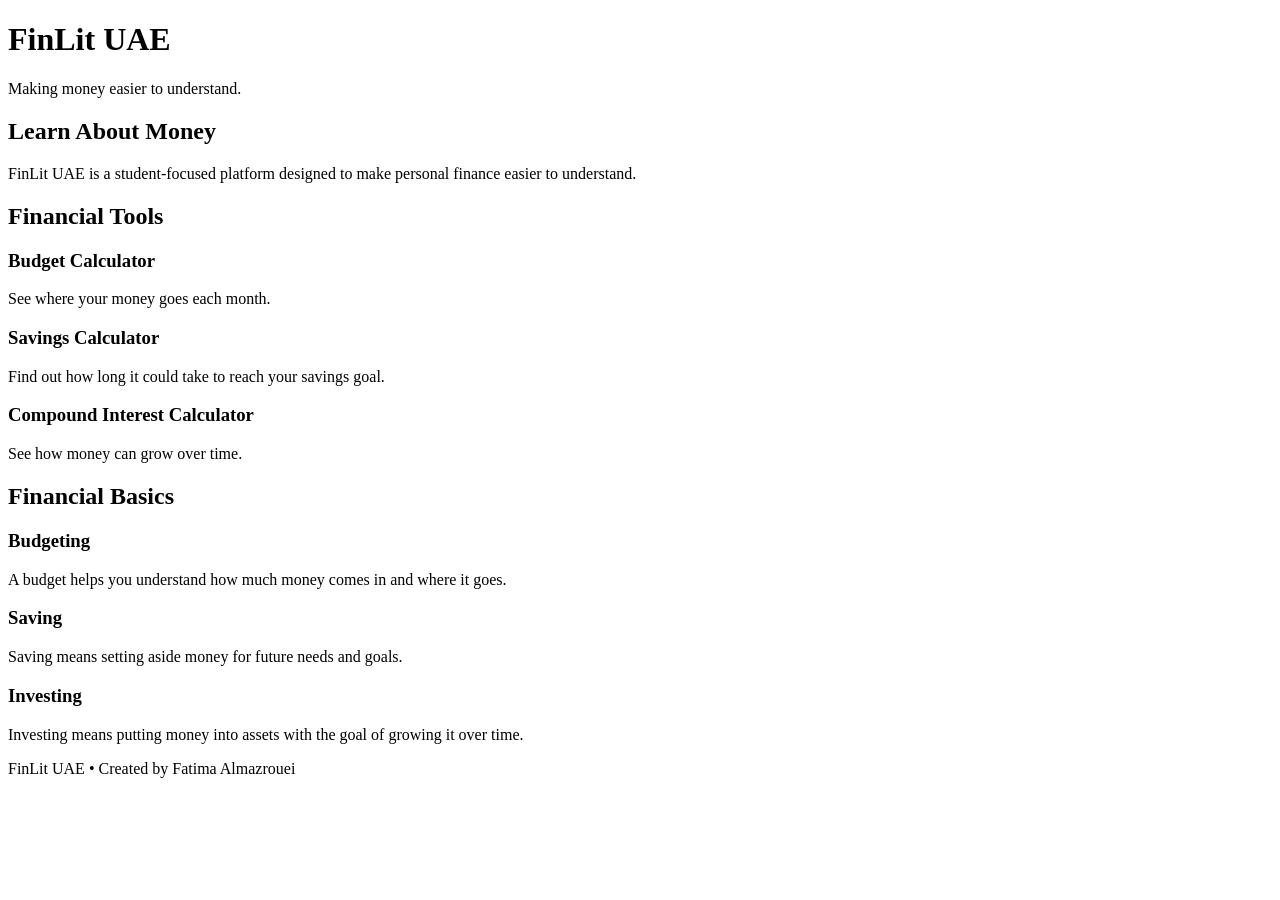
==== index.html @ 9a9de678 "Create index.html for FinLit UAE website" ====
<!DOCTYPE html>
<html lang="en">
<head>
    <meta charset="UTF-8">
    <meta name="viewport" content="width=device-width, initial-scale=1.0">
    <title>FinLit UAE</title>
</head>

<body>

    <header>
        <h1>FinLit UAE</h1>
        <p>Making money easier to understand.</p>
    </header>

    <main>

        <section>
            <h2>Learn About Money</h2>
            <p>
                FinLit UAE is a student-focused platform designed to make
                personal finance easier to understand.
            </p>
        </section>

        <section>
            <h2>Financial Tools</h2>

            <div>
                <h3>Budget Calculator</h3>
                <p>See where your money goes each month.</p>
            </div>

            <div>
                <h3>Savings Calculator</h3>
                <p>Find out how long it could take to reach your savings goal.</p>
            </div>

            <div>
                <h3>Compound Interest Calculator</h3>
                <p>See how money can grow over time.</p>
            </div>

        </section>

        <section>
            <h2>Financial Basics</h2>

            <h3>Budgeting</h3>
            <p>
                A budget helps you understand how much money comes in
                and where it goes.
            </p>

            <h3>Saving</h3>
            <p>
                Saving means setting aside money for future needs and goals.
            </p>

            <h3>Investing</h3>
            <p>
                Investing means putting money into assets with the goal
                of growing it over time.
            </p>

        </section>

    </main>

    <footer>
        <p>FinLit UAE • Created by Fatima Almazrouei</p>
    </footer>

</body>
</html>
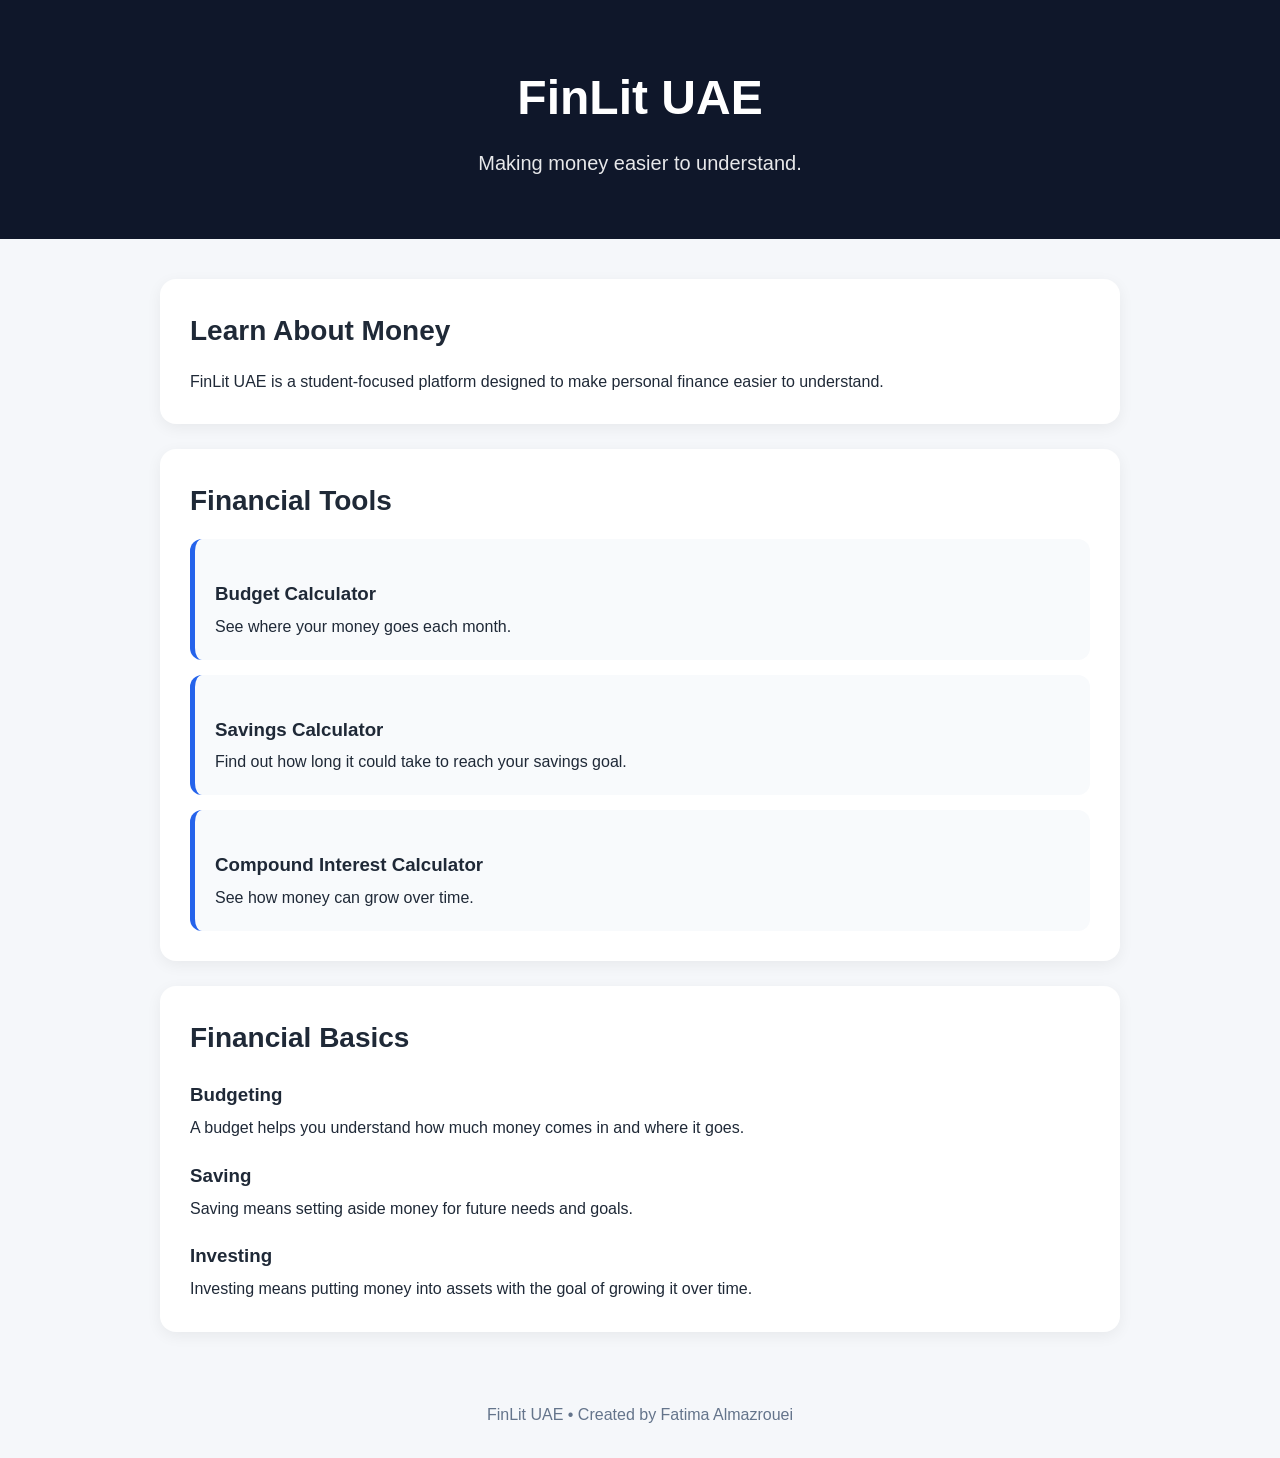
==== commit a0538705: "Add stylesheet link to index.html" ====
--- a/index.html
+++ b/index.html
@@ -4,6 +4,7 @@
     <meta charset="UTF-8">
     <meta name="viewport" content="width=device-width, initial-scale=1.0">
     <title>FinLit UAE</title>
+    <link rel="stylesheet" href="style.css">
 </head>
 
 <body>
--- a/style.css
+++ b/style.css
@@ -0,0 +1,83 @@
+/* FinLit UAE - Main Styles */
+
+* {
+    box-sizing: border-box;
+    margin: 0;
+    padding: 0;
+}
+
+body {
+    font-family: Arial, sans-serif;
+    background: #f5f7fa;
+    color: #1f2937;
+    line-height: 1.6;
+}
+
+/* Header */
+
+header {
+    background: #0f172a;
+    color: white;
+    text-align: center;
+    padding: 60px 20px;
+}
+
+header h1 {
+    font-size: 48px;
+    margin-bottom: 10px;
+}
+
+header p {
+    font-size: 20px;
+    opacity: 0.9;
+}
+
+/* Main content */
+
+main {
+    max-width: 1000px;
+    margin: 40px auto;
+    padding: 0 20px;
+}
+
+section {
+    background: white;
+    padding: 30px;
+    margin-bottom: 25px;
+    border-radius: 16px;
+    box-shadow: 0 4px 15px rgba(0, 0, 0, 0.06);
+}
+
+section h2 {
+    font-size: 28px;
+    margin-bottom: 15px;
+}
+
+/* Financial tools */
+
+section > div {
+    background: #f8fafc;
+    padding: 20px;
+    margin-top: 15px;
+    border-radius: 12px;
+    border-left: 5px solid #2563eb;
+}
+
+section > div h3 {
+    margin-bottom: 5px;
+}
+
+/* Financial basics */
+
+h3 {
+    margin-top: 20px;
+    margin-bottom: 5px;
+}
+
+/* Footer */
+
+footer {
+    text-align: center;
+    padding: 30px;
+    color: #64748b;
+}
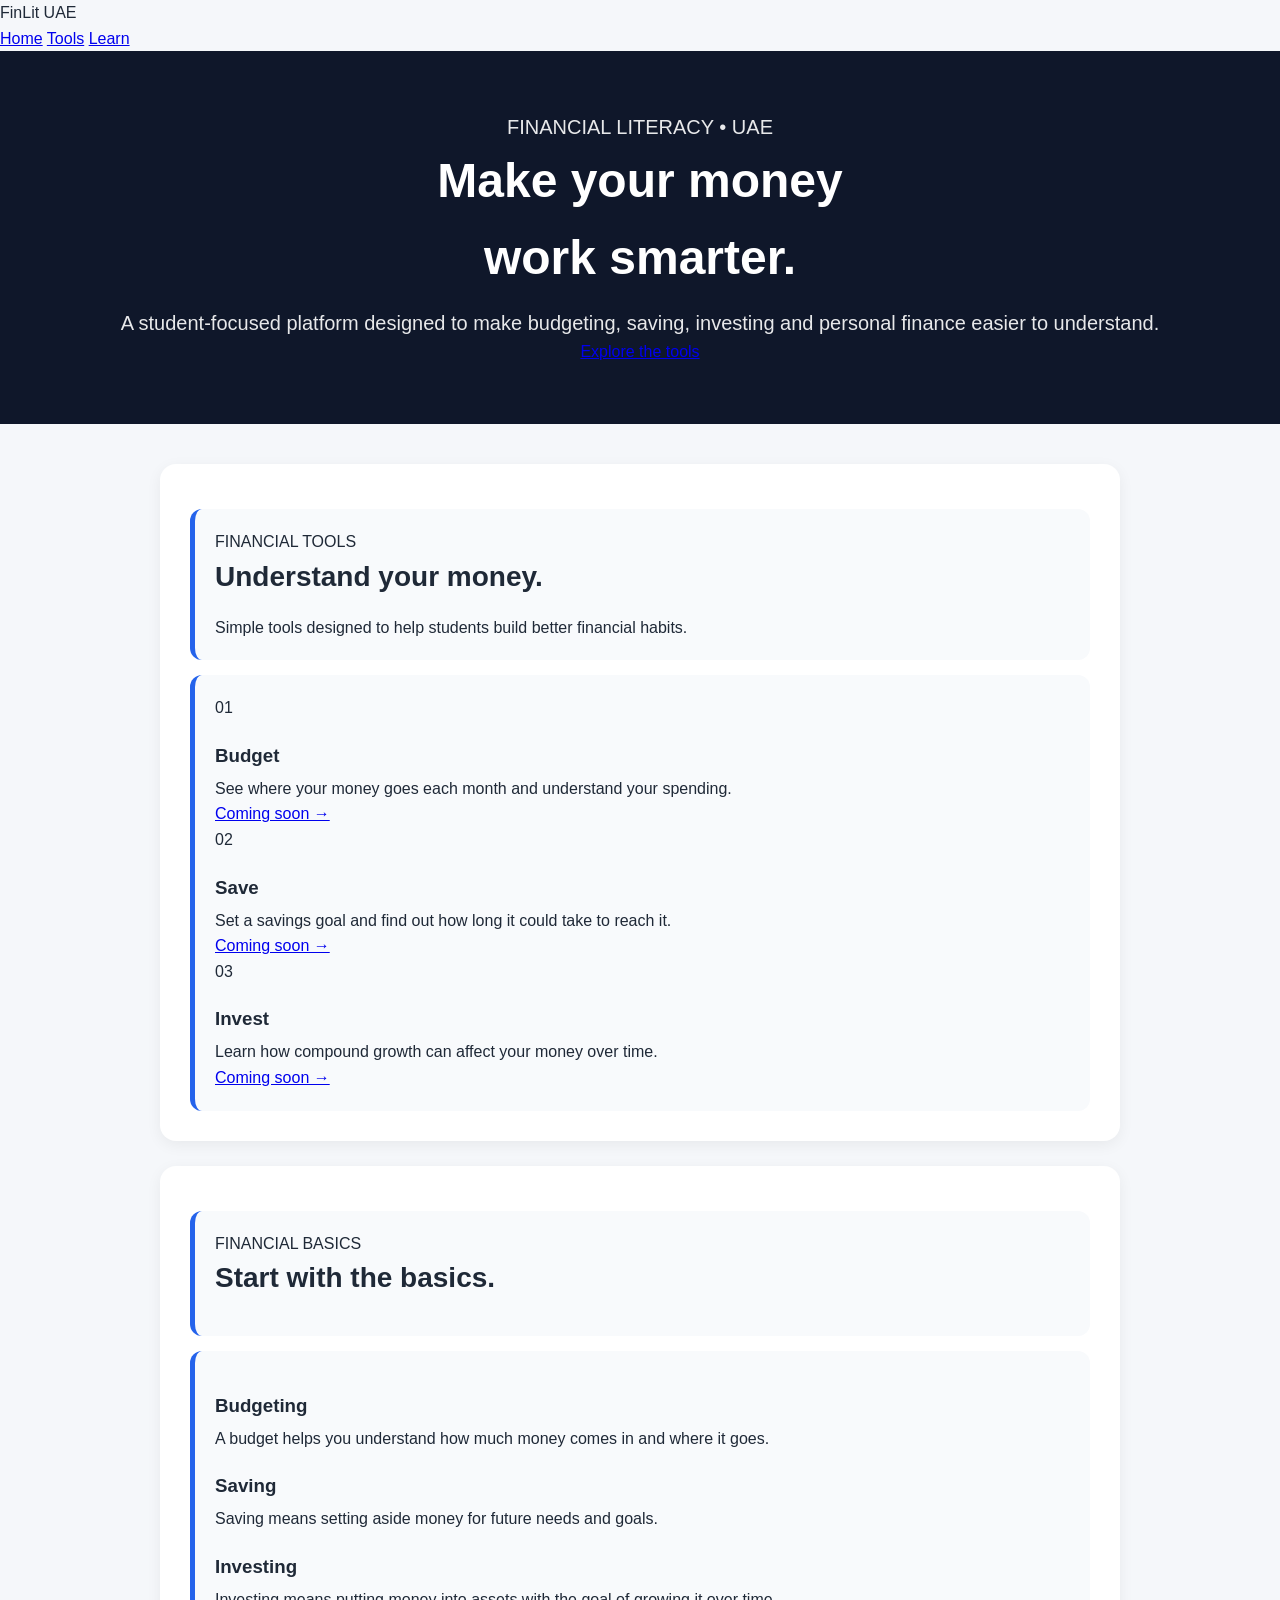
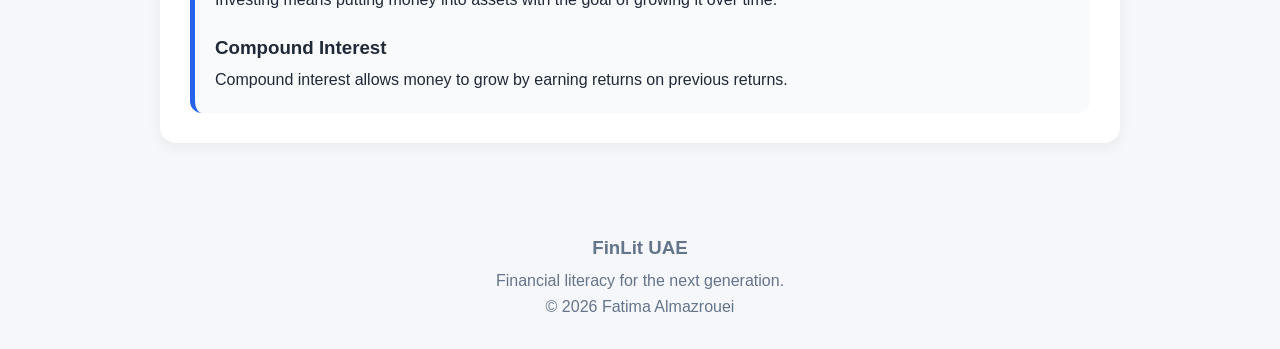
==== commit b2e70f91: "Enhance index.html with navigation and content updates Updated the title for better clarity and adde" ====
--- a/index.html
+++ b/index.html
@@ -3,73 +3,146 @@
 <head>
     <meta charset="UTF-8">
     <meta name="viewport" content="width=device-width, initial-scale=1.0">
-    <title>FinLit UAE</title>
+    <title>FinLit UAE | Financial Literacy for Students</title>
     <link rel="stylesheet" href="style.css">
 </head>
 
 <body>
 
-    <header>
-        <h1>FinLit UAE</h1>
-        <p>Making money easier to understand.</p>
+    <!-- Navigation -->
+    <nav>
+        <div class="logo">FinLit UAE</div>
+
+        <div class="nav-links">
+            <a href="#home">Home</a>
+            <a href="#tools">Tools</a>
+            <a href="#learn">Learn</a>
+        </div>
+    </nav>
+
+    <!-- Hero -->
+    <header id="home">
+        <div class="hero-content">
+            <p class="tagline">FINANCIAL LITERACY • UAE</p>
+
+            <h1>
+                Make your money<br>
+                work smarter.
+            </h1>
+
+            <p class="hero-text">
+                A student-focused platform designed to make
+                budgeting, saving, investing and personal finance
+                easier to understand.
+            </p>
+
+            <a href="#tools" class="button">Explore the tools</a>
+        </div>
     </header>
 
+    <!-- Financial Tools -->
     <main>
 
-        <section>
-            <h2>Learn About Money</h2>
-            <p>
-                FinLit UAE is a student-focused platform designed to make
-                personal finance easier to understand.
-            </p>
+        <section id="tools">
+            <div class="section-heading">
+                <p class="small-title">FINANCIAL TOOLS</p>
+                <h2>Understand your money.</h2>
+                <p>
+                    Simple tools designed to help students build
+                    better financial habits.
+                </p>
+            </div>
+
+            <div class="tools-grid">
+
+                <div class="tool-card">
+                    <span class="tool-number">01</span>
+                    <h3>Budget</h3>
+                    <p>
+                        See where your money goes each month
+                        and understand your spending.
+                    </p>
+                    <a href="#">Coming soon →</a>
+                </div>
+
+                <div class="tool-card">
+                    <span class="tool-number">02</span>
+                    <h3>Save</h3>
+                    <p>
+                        Set a savings goal and find out how
+                        long it could take to reach it.
+                    </p>
+                    <a href="#">Coming soon →</a>
+                </div>
+
+                <div class="tool-card">
+                    <span class="tool-number">03</span>
+                    <h3>Invest</h3>
+                    <p>
+                        Learn how compound growth can affect
+                        your money over time.
+                    </p>
+                    <a href="#">Coming soon →</a>
+                </div>
+
+            </div>
         </section>
 
-        <section>
-            <h2>Financial Tools</h2>
+        <!-- Learn -->
+        <section id="learn" class="learn-section">
 
-            <div>
-                <h3>Budget Calculator</h3>
-                <p>See where your money goes each month.</p>
+            <div class="section-heading">
+                <p class="small-title">FINANCIAL BASICS</p>
+                <h2>Start with the basics.</h2>
             </div>
 
-            <div>
-                <h3>Savings Calculator</h3>
-                <p>Find out how long it could take to reach your savings goal.</p>
+            <div class="learn-grid">
+
+                <div>
+                    <h3>Budgeting</h3>
+                    <p>
+                        A budget helps you understand how much
+                        money comes in and where it goes.
+                    </p>
+                </div>
+
+                <div>
+                    <h3>Saving</h3>
+                    <p>
+                        Saving means setting aside money for
+                        future needs and goals.
+                    </p>
+                </div>
+
+                <div>
+                    <h3>Investing</h3>
+                    <p>
+                        Investing means putting money into assets
+                        with the goal of growing it over time.
+                    </p>
+                </div>
+
+                <div>
+                    <h3>Compound Interest</h3>
+                    <p>
+                        Compound interest allows money to grow
+                        by earning returns on previous returns.
+                    </p>
+                </div>
+
             </div>
-
-            <div>
-                <h3>Compound Interest Calculator</h3>
-                <p>See how money can grow over time.</p>
-            </div>
-
-        </section>
-
-        <section>
-            <h2>Financial Basics</h2>
-
-            <h3>Budgeting</h3>
-            <p>
-                A budget helps you understand how much money comes in
-                and where it goes.
-            </p>
-
-            <h3>Saving</h3>
-            <p>
-                Saving means setting aside money for future needs and goals.
-            </p>
-
-            <h3>Investing</h3>
-            <p>
-                Investing means putting money into assets with the goal
-                of growing it over time.
-            </p>
 
         </section>
 
     </main>
 
+    <!-- Footer -->
     <footer>
-        <p>FinLit UAE • Created by Fatima Almazrouei</p>
+        <h3>FinLit UAE</h3>
+        <p>Financial literacy for the next generation.</p>
+        <p class="copyright">
+            © 2026 Fatima Almazrouei
+        </p>
     </footer>
 
 </body>
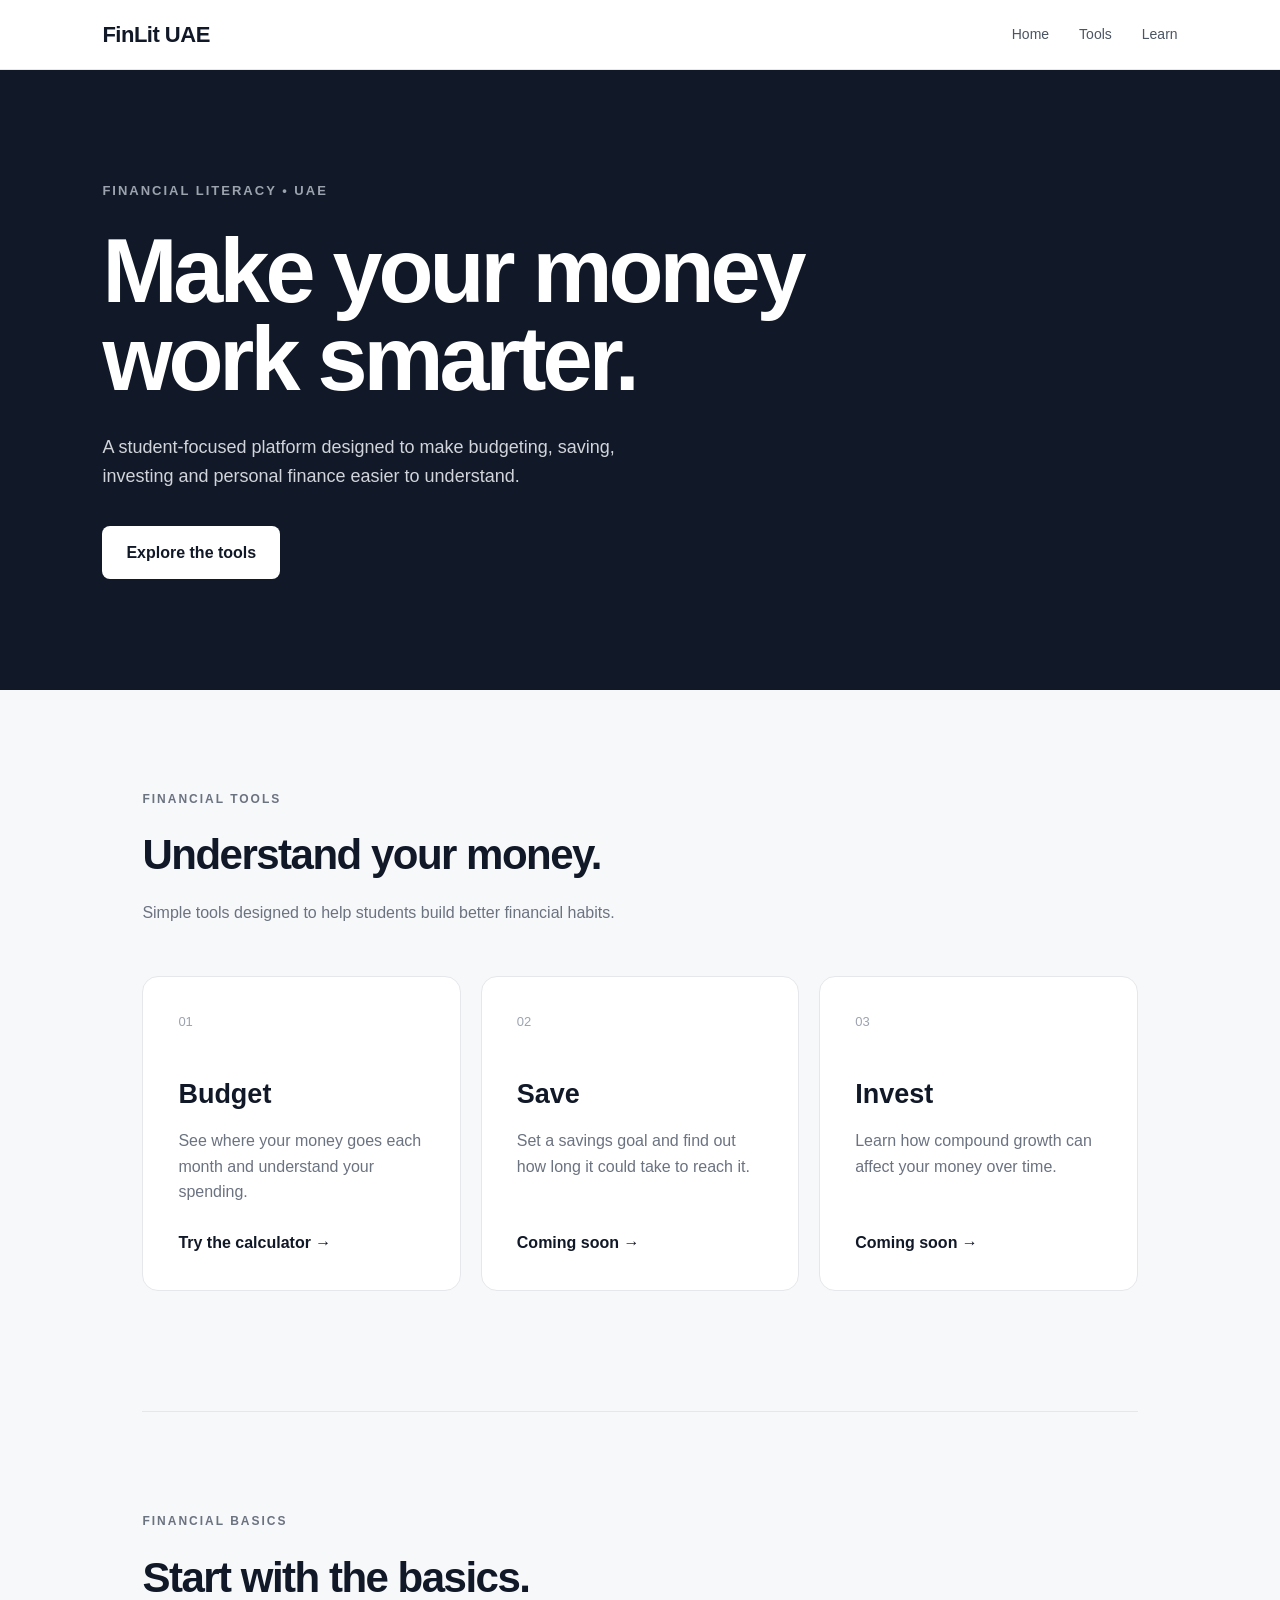
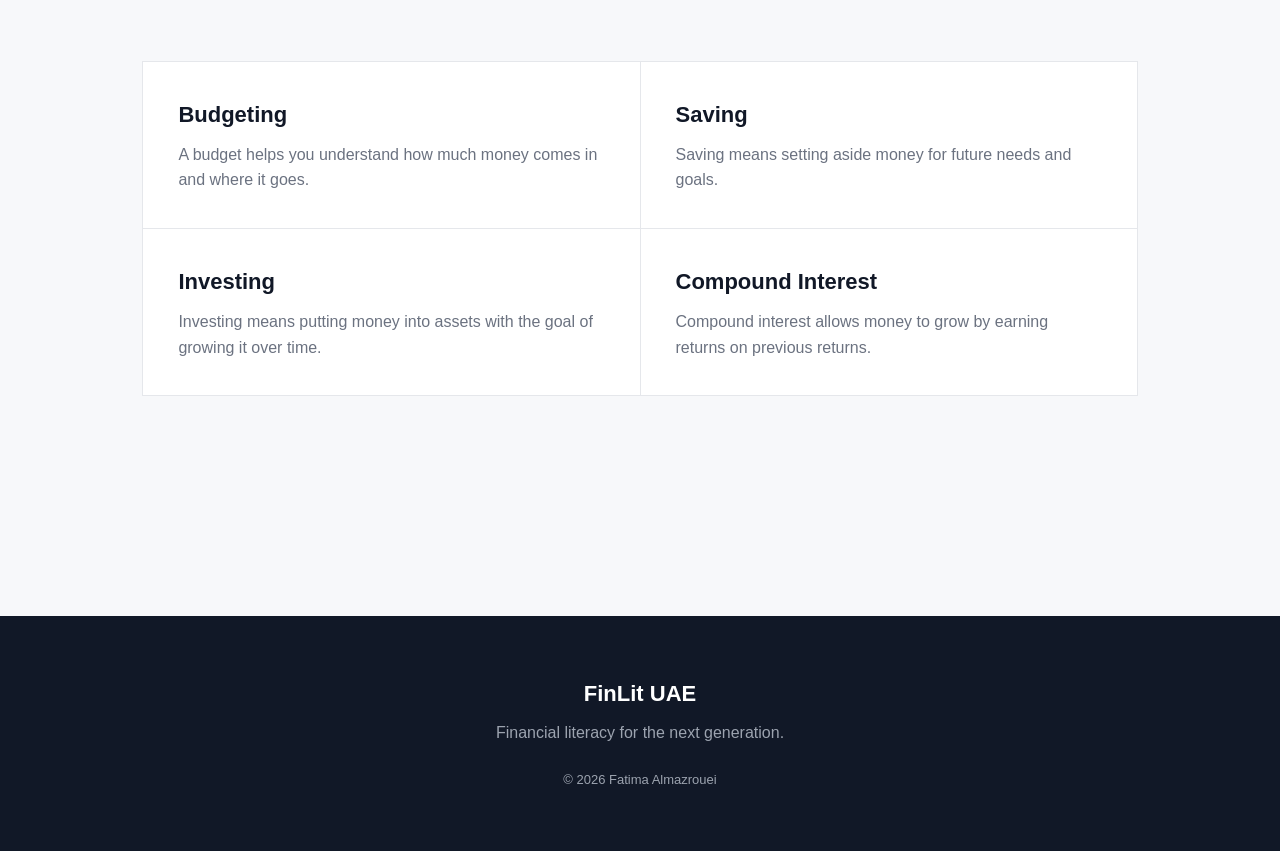
==== commit 339c57da: "Update link to budget calculator in index.html" ====
--- a/index.html
+++ b/index.html
@@ -62,9 +62,9 @@
                         See where your money goes each month
                         and understand your spending.
                     </p>
-                    <a href="#">Coming soon →</a>
+                    <a href="budget.html">Try the calculator →</a>
                 </div>
-
+                
                 <div class="tool-card">
                     <span class="tool-number">02</span>
                     <h3>Save</h3>
--- a/style.css
+++ b/style.css
@@ -1,83 +1,349 @@
-/* FinLit UAE - Main Styles */
-
 * {
-    box-sizing: border-box;
     margin: 0;
     padding: 0;
+    box-sizing: border-box;
+}
+
+html {
+    scroll-behavior: smooth;
 }
 
 body {
-    font-family: Arial, sans-serif;
-    background: #f5f7fa;
-    color: #1f2937;
+    font-family: Arial, Helvetica, sans-serif;
+    background: #f7f8fa;
+    color: #111827;
     line-height: 1.6;
 }
 
-/* Header */
+/* Navigation */
+
+nav {
+    height: 70px;
+    padding: 0 8%;
+    display: flex;
+    align-items: center;
+    justify-content: space-between;
+    background: white;
+    border-bottom: 1px solid #e5e7eb;
+    position: sticky;
+    top: 0;
+    z-index: 100;
+}
+
+.logo {
+    font-size: 22px;
+    font-weight: 700;
+    letter-spacing: -0.5px;
+}
+
+.nav-links {
+    display: flex;
+    gap: 30px;
+}
+
+.nav-links a {
+    text-decoration: none;
+    color: #4b5563;
+    font-size: 14px;
+}
+
+.nav-links a:hover {
+    color: #111827;
+}
+
+/* Hero */
 
 header {
-    background: #0f172a;
+    background: #111827;
+    color: white;
+    min-height: 620px;
+    display: flex;
+    align-items: center;
+    padding: 80px 8%;
+}
+
+.hero-content {
+    max-width: 750px;
+}
+
+.tagline {
+    font-size: 13px;
+    letter-spacing: 2px;
+    margin-bottom: 25px;
+    color: #9ca3af;
+    font-weight: 600;
+}
+
+.hero-content h1 {
+    font-size: clamp(50px, 8vw, 90px);
+    line-height: 0.98;
+    letter-spacing: -4px;
+    margin-bottom: 30px;
+}
+
+.hero-text {
+    max-width: 560px;
+    font-size: 18px;
+    color: #d1d5db;
+    margin-bottom: 35px;
+}
+
+.button {
+    display: inline-block;
+    background: white;
+    color: #111827;
+    text-decoration: none;
+    padding: 14px 24px;
+    border-radius: 8px;
+    font-weight: 600;
+    transition: 0.2s;
+}
+
+.button:hover {
+    transform: translateY(-2px);
+}
+
+/* Main */
+
+main {
+    max-width: 1200px;
+    margin: auto;
+    padding: 100px 8%;
+}
+
+section {
+    margin-bottom: 120px;
+}
+
+.section-heading {
+    max-width: 650px;
+    margin-bottom: 50px;
+}
+
+.small-title {
+    font-size: 12px;
+    letter-spacing: 2px;
+    font-weight: 700;
+    color: #6b7280;
+    margin-bottom: 12px;
+}
+
+.section-heading h2 {
+    font-size: 42px;
+    letter-spacing: -1.5px;
+    margin-bottom: 12px;
+}
+
+.section-heading > p:last-child {
+    color: #6b7280;
+}
+
+/* Tools */
+
+.tools-grid {
+    display: grid;
+    grid-template-columns: repeat(3, 1fr);
+    gap: 20px;
+}
+
+.tool-card {
+    background: white;
+    border: 1px solid #e5e7eb;
+    border-radius: 16px;
+    padding: 35px;
+    min-height: 280px;
+    display: flex;
+    flex-direction: column;
+    transition: 0.2s;
+}
+
+.tool-card:hover {
+    transform: translateY(-5px);
+    box-shadow: 0 15px 35px rgba(0, 0, 0, 0.08);
+}
+
+.tool-number {
+    font-size: 13px;
+    color: #9ca3af;
+    margin-bottom: 40px;
+}
+
+.tool-card h3 {
+    font-size: 27px;
+    margin-bottom: 12px;
+}
+
+.tool-card p {
+    color: #6b7280;
+    margin-bottom: auto;
+}
+
+.tool-card a {
+    color: #111827;
+    text-decoration: none;
+    font-weight: 600;
+    margin-top: 25px;
+}
+
+/* Learn */
+
+.learn-section {
+    border-top: 1px solid #e5e7eb;
+    padding-top: 100px;
+}
+
+.learn-grid {
+    display: grid;
+    grid-template-columns: repeat(2, 1fr);
+    gap: 1px;
+    background: #e5e7eb;
+    border: 1px solid #e5e7eb;
+}
+
+.learn-grid > div {
+    background: white;
+    padding: 35px;
+}
+
+.learn-grid h3 {
+    font-size: 22px;
+    margin-bottom: 10px;
+}
+
+.learn-grid p {
+    color: #6b7280;
+}
+
+/* Footer */
+
+footer {
+    background: #111827;
     color: white;
     text-align: center;
     padding: 60px 20px;
 }
 
-header h1 {
-    font-size: 48px;
-    margin-bottom: 10px;
-}
-
-header p {
-    font-size: 20px;
+footer h3 {
+    font-size: 22px;
+    margin-bottom: 8px;
+}
+
+footer p {
+    color: #9ca3af;
+}
+
+footer .copyright {
+    margin-top: 25px;
+    font-size: 13px;
+}
+
+/* Mobile */
+
+@media (max-width: 800px) {
+
+    nav {
+        padding: 0 5%;
+    }
+
+    .nav-links {
+        gap: 15px;
+    }
+
+    header {
+        padding: 70px 7%;
+        min-height: 550px;
+    }
+
+    .hero-content h1 {
+        letter-spacing: -2px;
+    }
+
+    main {
+        padding: 70px 7%;
+    }
+
+    .tools-grid {
+        grid-template-columns: 1fr;
+    }
+
+    .learn-grid {
+        grid-template-columns: 1fr;
+    }
+
+    .section-heading h2 {
+        font-size: 34px;
+    }
+}
+/* Budget Calculator */
+
+.calculator {
+    max-width: 650px;
+    display: grid;
+    gap: 20px;
+}
+
+.calculator label {
+    display: flex;
+    flex-direction: column;
+    gap: 8px;
+    font-weight: 600;
+}
+
+.calculator input {
+    padding: 14px 16px;
+    border: 1px solid #d1d5db;
+    border-radius: 8px;
+    font-size: 16px;
+    font-family: inherit;
+    outline: none;
+}
+
+.calculator input:focus {
+    border-color: #111827;
+}
+
+.calculator button {
+    margin-top: 10px;
+    padding: 15px 20px;
+    border: none;
+    border-radius: 8px;
+    background: #111827;
+    color: white;
+    font-size: 16px;
+    font-weight: 600;
+    cursor: pointer;
+    font-family: inherit;
+}
+
+.calculator button:hover {
     opacity: 0.9;
 }
 
-/* Main content */
-
-main {
-    max-width: 1000px;
-    margin: 40px auto;
-    padding: 0 20px;
-}
-
-section {
-    background: white;
+.result {
+    max-width: 650px;
+    margin-top: 40px;
     padding: 30px;
-    margin-bottom: 25px;
+    background: white;
+    border: 1px solid #e5e7eb;
     border-radius: 16px;
-    box-shadow: 0 4px 15px rgba(0, 0, 0, 0.06);
-}
-
-section h2 {
-    font-size: 28px;
-    margin-bottom: 15px;
-}
-
-/* Financial tools */
-
-section > div {
-    background: #f8fafc;
-    padding: 20px;
-    margin-top: 15px;
-    border-radius: 12px;
-    border-left: 5px solid #2563eb;
-}
-
-section > div h3 {
-    margin-bottom: 5px;
-}
-
-/* Financial basics */
-
-h3 {
-    margin-top: 20px;
-    margin-bottom: 5px;
-}
-
-/* Footer */
-
-footer {
-    text-align: center;
-    padding: 30px;
-    color: #64748b;
-}
+}
+
+.result h3 {
+    font-size: 24px;
+    margin-bottom: 20px;
+}
+
+.result p {
+    display: flex;
+    justify-content: space-between;
+    padding: 12px 0;
+    border-bottom: 1px solid #f0f0f0;
+}
+
+.result p:last-child {
+    border-bottom: none;
+}
+
+.result strong {
+    font-weight: 700;
+}
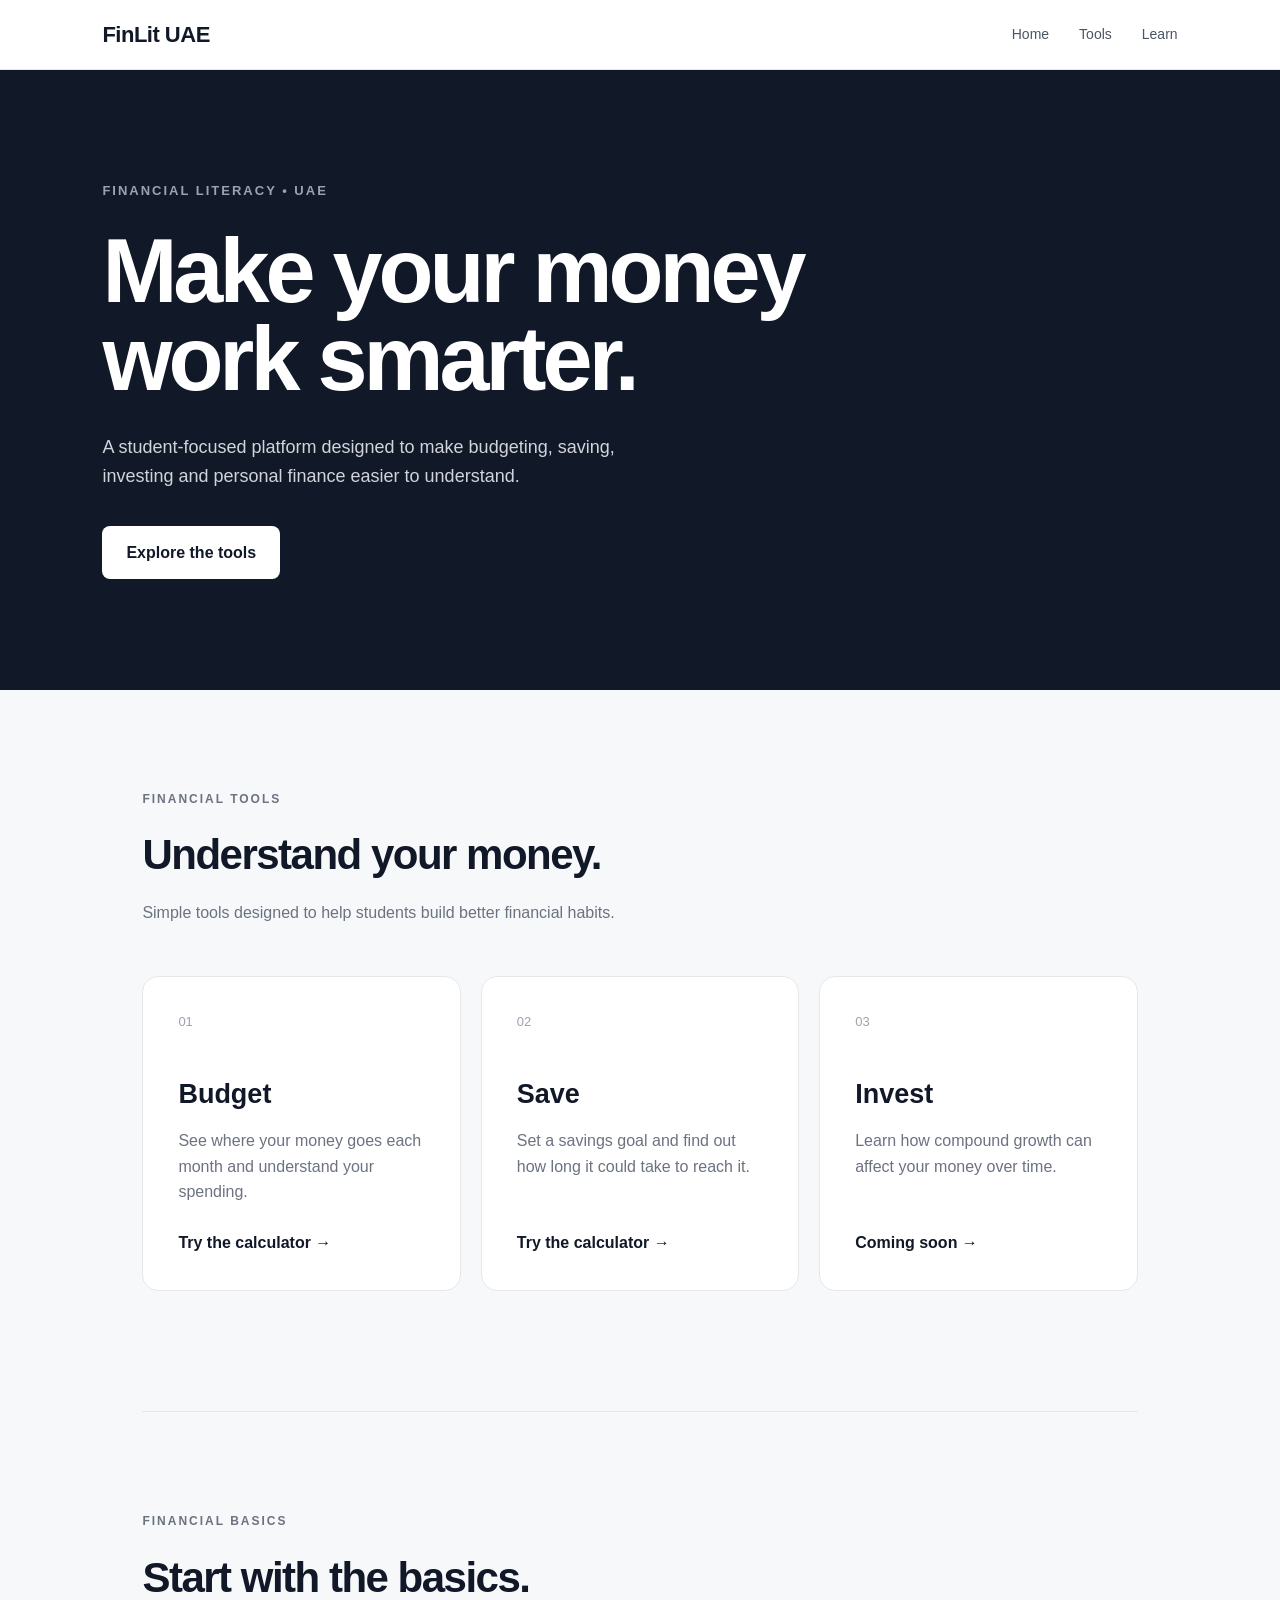
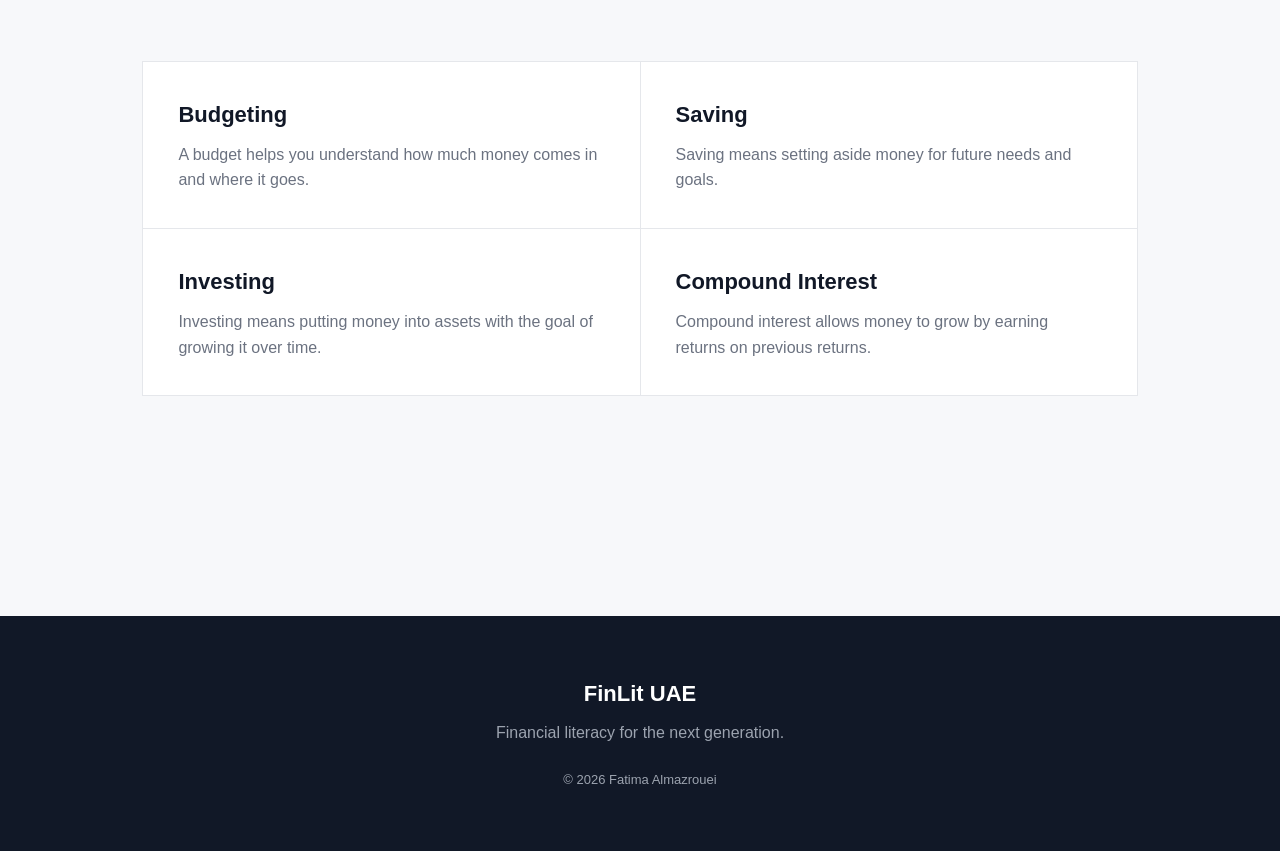
==== commit 323ed68c: "Update link to savings calculator in index.html" ====
--- a/index.html
+++ b/index.html
@@ -46,7 +46,9 @@
         <section id="tools">
             <div class="section-heading">
                 <p class="small-title">FINANCIAL TOOLS</p>
+
                 <h2>Understand your money.</h2>
+
                 <p>
                     Simple tools designed to help students build
                     better financial habits.
@@ -55,33 +57,45 @@
 
             <div class="tools-grid">
 
+                <!-- Budget Calculator -->
                 <div class="tool-card">
                     <span class="tool-number">01</span>
+
                     <h3>Budget</h3>
+
                     <p>
                         See where your money goes each month
                         and understand your spending.
                     </p>
-                    <a href="budget.html">Try the calculator →</a>
+
+                    <a href="./budget.html">Try the calculator →</a>
                 </div>
-                
+
+                <!-- Savings Calculator -->
                 <div class="tool-card">
                     <span class="tool-number">02</span>
+
                     <h3>Save</h3>
+
                     <p>
                         Set a savings goal and find out how
                         long it could take to reach it.
                     </p>
-                    <a href="#">Coming soon →</a>
+
+                    <a href="savings.html">Try the calculator →</a>
                 </div>
 
+                <!-- Investment Tool -->
                 <div class="tool-card">
                     <span class="tool-number">03</span>
+
                     <h3>Invest</h3>
+
                     <p>
                         Learn how compound growth can affect
                         your money over time.
                     </p>
+
                     <a href="#">Coming soon →</a>
                 </div>
 
@@ -93,6 +107,7 @@
 
             <div class="section-heading">
                 <p class="small-title">FINANCIAL BASICS</p>
+
                 <h2>Start with the basics.</h2>
             </div>
 
@@ -100,6 +115,7 @@
 
                 <div>
                     <h3>Budgeting</h3>
+
                     <p>
                         A budget helps you understand how much
                         money comes in and where it goes.
@@ -108,6 +124,7 @@
 
                 <div>
                     <h3>Saving</h3>
+
                     <p>
                         Saving means setting aside money for
                         future needs and goals.
@@ -116,6 +133,7 @@
 
                 <div>
                     <h3>Investing</h3>
+
                     <p>
                         Investing means putting money into assets
                         with the goal of growing it over time.
@@ -124,6 +142,7 @@
 
                 <div>
                     <h3>Compound Interest</h3>
+
                     <p>
                         Compound interest allows money to grow
                         by earning returns on previous returns.
@@ -139,7 +158,11 @@
     <!-- Footer -->
     <footer>
         <h3>FinLit UAE</h3>
-        <p>Financial literacy for the next generation.</p>
+
+        <p>
+            Financial literacy for the next generation.
+        </p>
+
         <p class="copyright">
             © 2026 Fatima Almazrouei
         </p>
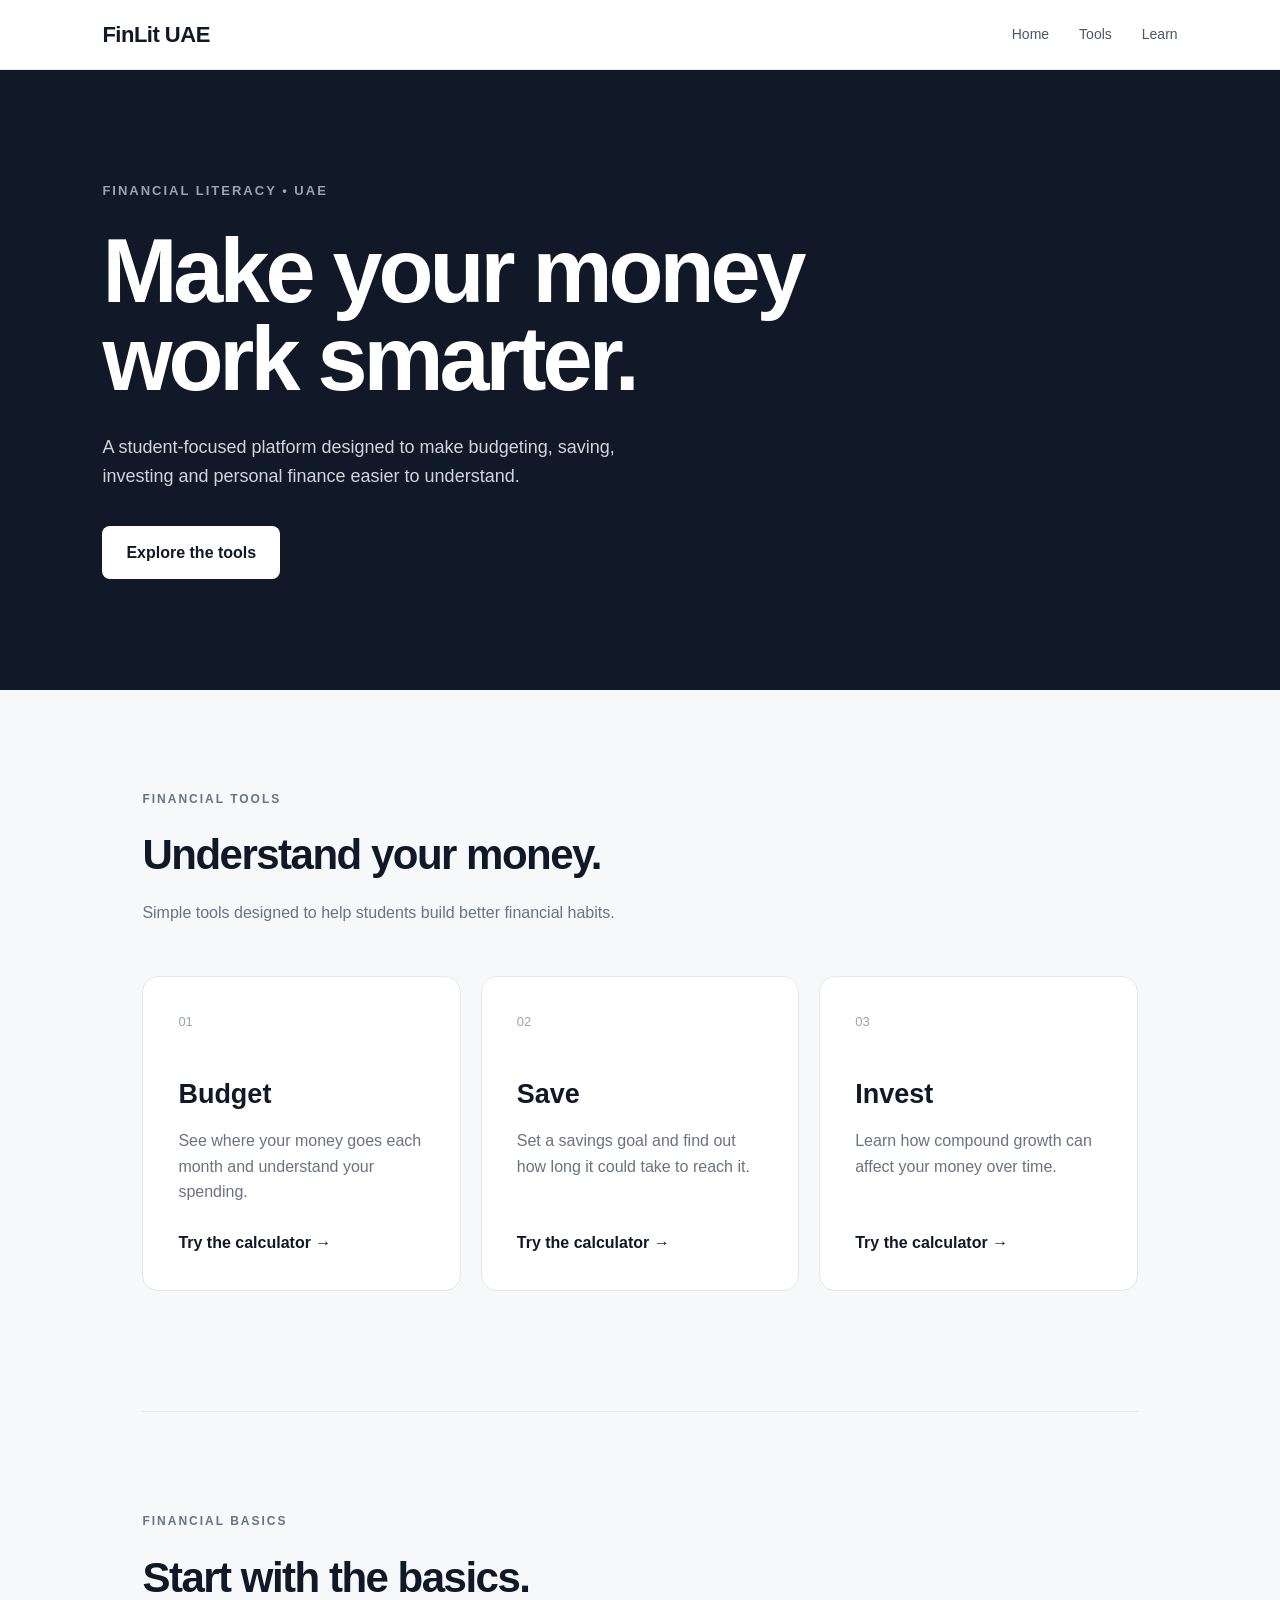
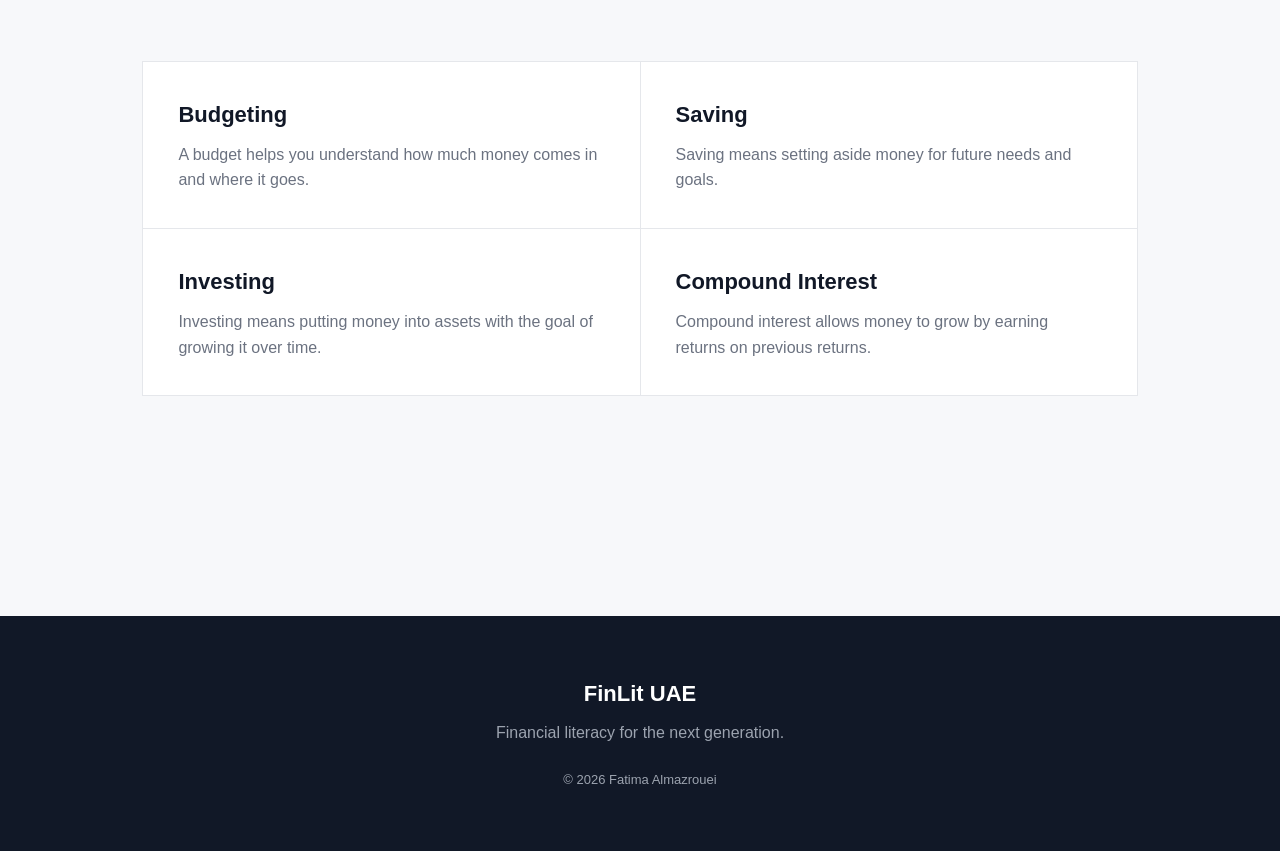
==== commit 17f8513a: "Rename Investment Tool to Investment Calculator" ====
--- a/index.html
+++ b/index.html
@@ -85,7 +85,7 @@
                     <a href="savings.html">Try the calculator →</a>
                 </div>
 
-                <!-- Investment Tool -->
+                <!-- Investment Calculator -->
                 <div class="tool-card">
                     <span class="tool-number">03</span>
 
@@ -96,7 +96,7 @@
                         your money over time.
                     </p>
 
-                    <a href="#">Coming soon →</a>
+                    <a href="invest.html">Try the calculator →</a>
                 </div>
 
             </div>
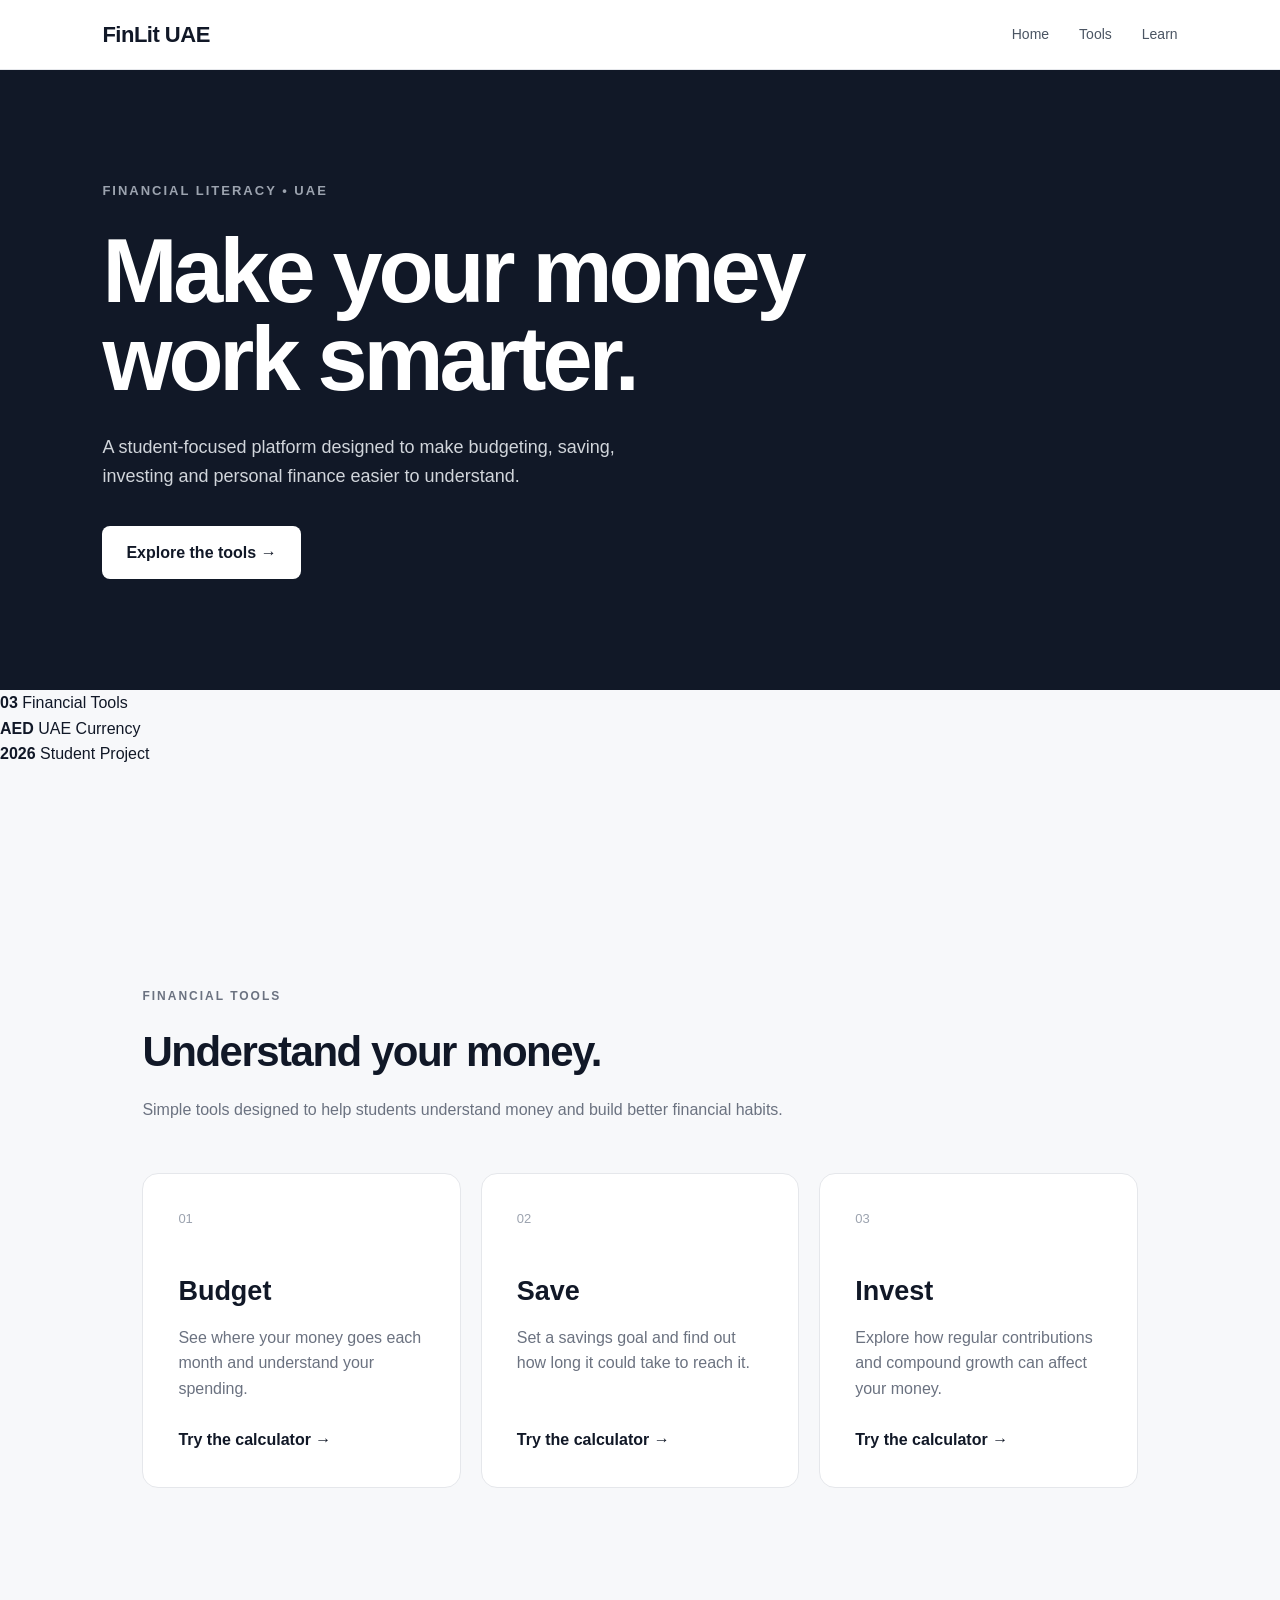
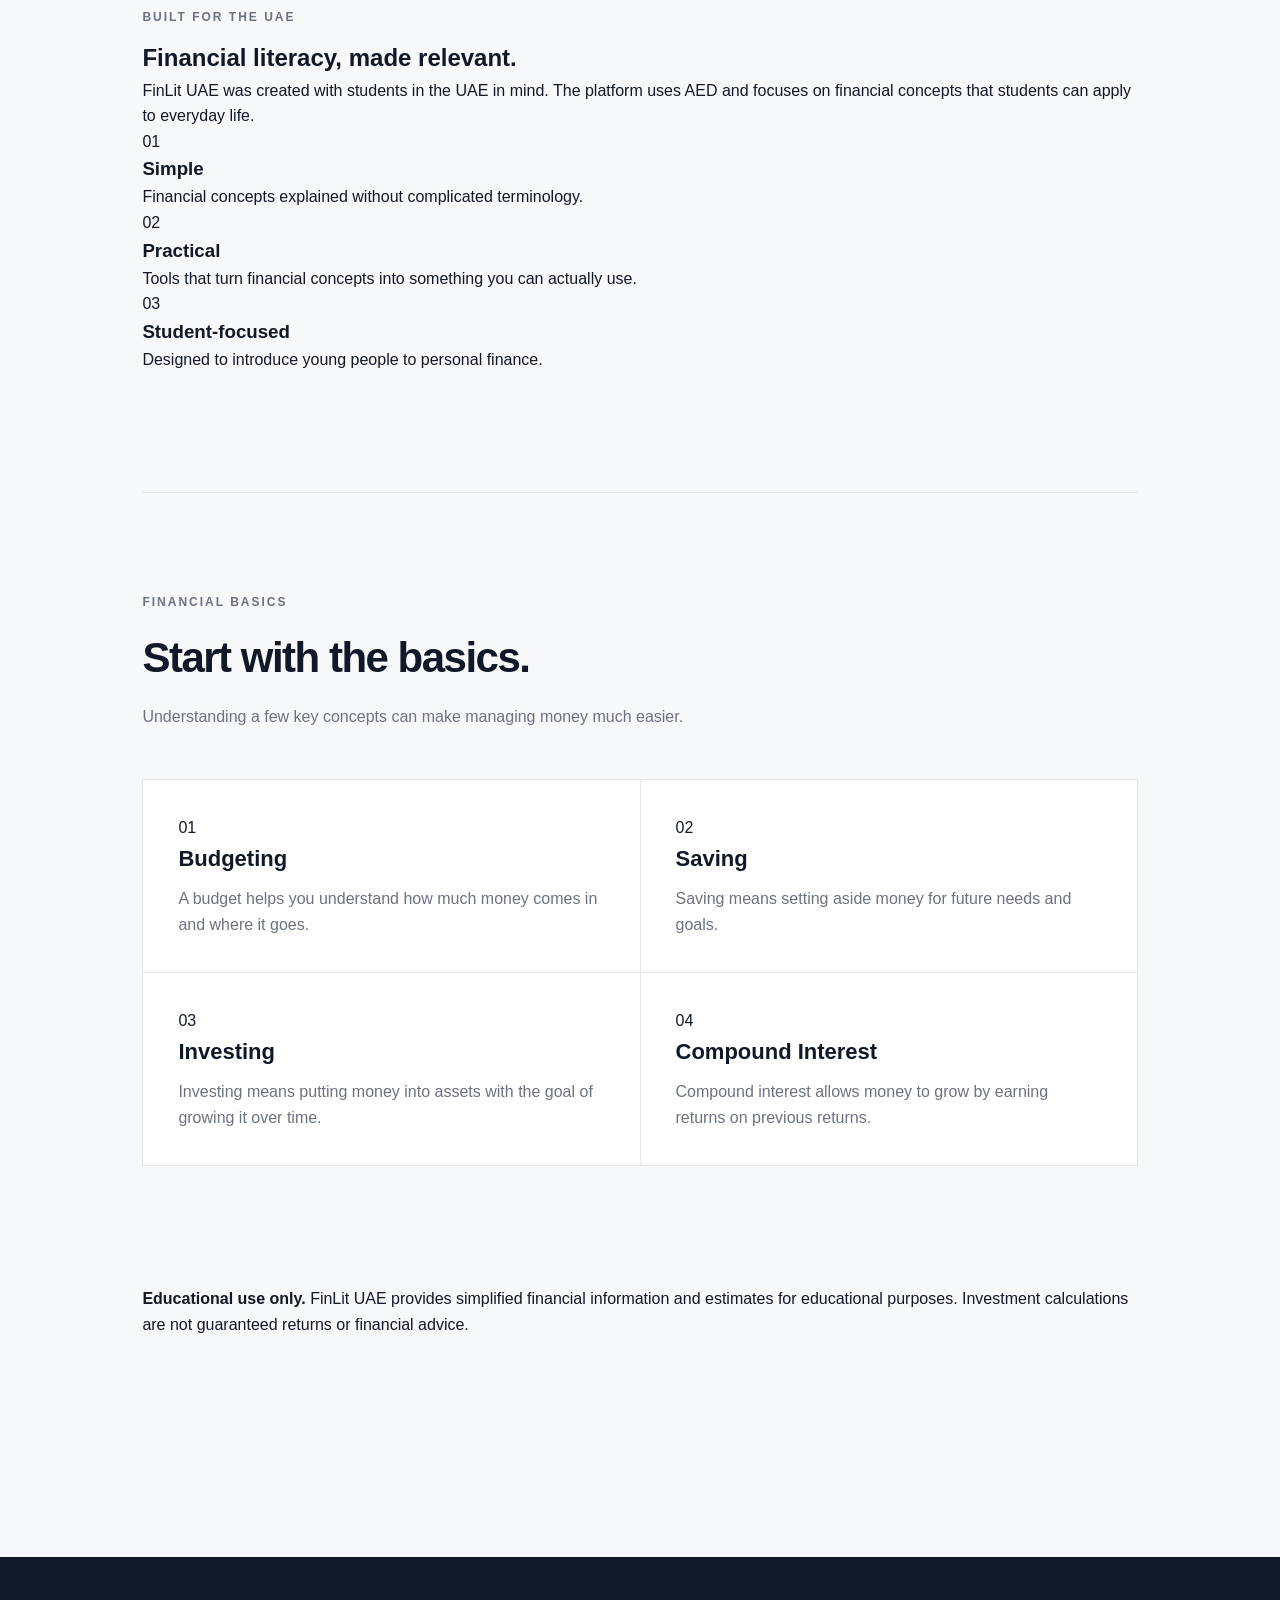
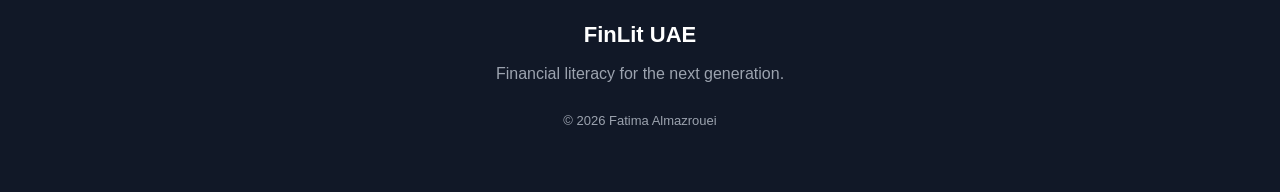
==== commit 35a90790: "Refactor HTML structure and improve formatting" ====
--- a/index.html
+++ b/index.html
@@ -3,27 +3,40 @@
 <head>
     <meta charset="UTF-8">
     <meta name="viewport" content="width=device-width, initial-scale=1.0">
+
     <title>FinLit UAE | Financial Literacy for Students</title>
+
     <link rel="stylesheet" href="style.css">
 </head>
 
 <body>
 
     <!-- Navigation -->
+
     <nav>
-        <div class="logo">FinLit UAE</div>
+
+        <div class="logo">
+            FinLit UAE
+        </div>
 
         <div class="nav-links">
             <a href="#home">Home</a>
             <a href="#tools">Tools</a>
             <a href="#learn">Learn</a>
         </div>
+
     </nav>
 
+
     <!-- Hero -->
+
     <header id="home">
+
         <div class="hero-content">
-            <p class="tagline">FINANCIAL LITERACY • UAE</p>
+
+            <p class="tagline">
+                FINANCIAL LITERACY • UAE
+            </p>
 
             <h1>
                 Make your money<br>
@@ -36,128 +49,330 @@
                 easier to understand.
             </p>
 
-            <a href="#tools" class="button">Explore the tools</a>
+            <a href="#tools" class="button">
+                Explore the tools →
+            </a>
+
         </div>
+
     </header>
 
+
+    <!-- Project Stats -->
+
+    <section class="stats-section">
+
+        <div class="stats-grid">
+
+            <div class="stat">
+                <strong>03</strong>
+                <span>Financial Tools</span>
+            </div>
+
+            <div class="stat">
+                <strong>AED</strong>
+                <span>UAE Currency</span>
+            </div>
+
+            <div class="stat">
+                <strong>2026</strong>
+                <span>Student Project</span>
+            </div>
+
+        </div>
+
+    </section>
+
+
     <!-- Financial Tools -->
+
     <main>
 
         <section id="tools">
+
             <div class="section-heading">
-                <p class="small-title">FINANCIAL TOOLS</p>
-
-                <h2>Understand your money.</h2>
+
+                <p class="small-title">
+                    FINANCIAL TOOLS
+                </p>
+
+                <h2>
+                    Understand your money.
+                </h2>
 
                 <p>
-                    Simple tools designed to help students build
-                    better financial habits.
-                </p>
-            </div>
+                    Simple tools designed to help students
+                    understand money and build better financial habits.
+                </p>
+
+            </div>
+
 
             <div class="tools-grid">
 
-                <!-- Budget Calculator -->
+
+                <!-- Budget -->
+
                 <div class="tool-card">
-                    <span class="tool-number">01</span>
-
-                    <h3>Budget</h3>
+
+                    <span class="tool-number">
+                        01
+                    </span>
+
+                    <h3>
+                        Budget
+                    </h3>
 
                     <p>
                         See where your money goes each month
                         and understand your spending.
                     </p>
 
-                    <a href="./budget.html">Try the calculator →</a>
-                </div>
-
-                <!-- Savings Calculator -->
+                    <a href="./budget.html">
+                        Try the calculator →
+                    </a>
+
+                </div>
+
+
+                <!-- Savings -->
+
                 <div class="tool-card">
-                    <span class="tool-number">02</span>
-
-                    <h3>Save</h3>
+
+                    <span class="tool-number">
+                        02
+                    </span>
+
+                    <h3>
+                        Save
+                    </h3>
 
                     <p>
                         Set a savings goal and find out how
                         long it could take to reach it.
                     </p>
 
-                    <a href="savings.html">Try the calculator →</a>
-                </div>
-
-                <!-- Investment Calculator -->
+                    <a href="./savings.html">
+                        Try the calculator →
+                    </a>
+
+                </div>
+
+
+                <!-- Investment -->
+
                 <div class="tool-card">
-                    <span class="tool-number">03</span>
-
-                    <h3>Invest</h3>
-
-                    <p>
-                        Learn how compound growth can affect
-                        your money over time.
-                    </p>
-
-                    <a href="invest.html">Try the calculator →</a>
-                </div>
-
-            </div>
+
+                    <span class="tool-number">
+                        03
+                    </span>
+
+                    <h3>
+                        Invest
+                    </h3>
+
+                    <p>
+                        Explore how regular contributions and
+                        compound growth can affect your money.
+                    </p>
+
+                    <a href="./invest.html">
+                        Try the calculator →
+                    </a>
+
+                </div>
+
+
+            </div>
+
         </section>
 
+
+        <!-- UAE Section -->
+
+        <section class="uae-section">
+
+            <div class="uae-content">
+
+                <p class="small-title">
+                    BUILT FOR THE UAE
+                </p>
+
+                <h2>
+                    Financial literacy,
+                    made relevant.
+                </h2>
+
+                <p>
+                    FinLit UAE was created with students in the
+                    UAE in mind. The platform uses AED and focuses
+                    on financial concepts that students can apply
+                    to everyday life.
+                </p>
+
+            </div>
+
+
+            <div class="uae-points">
+
+                <div>
+                    <span>01</span>
+                    <h3>Simple</h3>
+                    <p>
+                        Financial concepts explained without
+                        complicated terminology.
+                    </p>
+                </div>
+
+                <div>
+                    <span>02</span>
+                    <h3>Practical</h3>
+                    <p>
+                        Tools that turn financial concepts
+                        into something you can actually use.
+                    </p>
+                </div>
+
+                <div>
+                    <span>03</span>
+                    <h3>Student-focused</h3>
+                    <p>
+                        Designed to introduce young people
+                        to personal finance.
+                    </p>
+                </div>
+
+            </div>
+
+        </section>
+
+
         <!-- Learn -->
+
         <section id="learn" class="learn-section">
 
             <div class="section-heading">
-                <p class="small-title">FINANCIAL BASICS</p>
-
-                <h2>Start with the basics.</h2>
-            </div>
+
+                <p class="small-title">
+                    FINANCIAL BASICS
+                </p>
+
+                <h2>
+                    Start with the basics.
+                </h2>
+
+                <p>
+                    Understanding a few key concepts can make
+                    managing money much easier.
+                </p>
+
+            </div>
+
 
             <div class="learn-grid">
 
-                <div>
-                    <h3>Budgeting</h3>
+
+                <div>
+
+                    <span class="learn-number">
+                        01
+                    </span>
+
+                    <h3>
+                        Budgeting
+                    </h3>
 
                     <p>
                         A budget helps you understand how much
                         money comes in and where it goes.
                     </p>
-                </div>
-
-                <div>
-                    <h3>Saving</h3>
+
+                </div>
+
+
+                <div>
+
+                    <span class="learn-number">
+                        02
+                    </span>
+
+                    <h3>
+                        Saving
+                    </h3>
 
                     <p>
                         Saving means setting aside money for
                         future needs and goals.
                     </p>
-                </div>
-
-                <div>
-                    <h3>Investing</h3>
+
+                </div>
+
+
+                <div>
+
+                    <span class="learn-number">
+                        03
+                    </span>
+
+                    <h3>
+                        Investing
+                    </h3>
 
                     <p>
                         Investing means putting money into assets
                         with the goal of growing it over time.
                     </p>
-                </div>
-
-                <div>
-                    <h3>Compound Interest</h3>
+
+                </div>
+
+
+                <div>
+
+                    <span class="learn-number">
+                        04
+                    </span>
+
+                    <h3>
+                        Compound Interest
+                    </h3>
 
                     <p>
                         Compound interest allows money to grow
                         by earning returns on previous returns.
                     </p>
-                </div>
+
+                </div>
+
 
             </div>
 
         </section>
 
+
+        <!-- Educational Disclaimer -->
+
+        <section class="disclaimer-section">
+
+            <p>
+                <strong>Educational use only.</strong>
+                FinLit UAE provides simplified financial
+                information and estimates for educational purposes.
+                Investment calculations are not guaranteed returns
+                or financial advice.
+            </p>
+
+        </section>
+
     </main>
 
+
     <!-- Footer -->
+
     <footer>
-        <h3>FinLit UAE</h3>
+
+        <h3>
+            FinLit UAE
+        </h3>
 
         <p>
             Financial literacy for the next generation.
@@ -166,7 +381,9 @@
         <p class="copyright">
             © 2026 Fatima Almazrouei
         </p>
+
     </footer>
+
 
 </body>
 </html>
--- a/style.css
+++ b/style.css
@@ -128,6 +128,7 @@
     margin-bottom: 12px;
 }
 
+.section-heading h1,
 .section-heading h2 {
     font-size: 42px;
     letter-spacing: -1.5px;
@@ -136,6 +137,20 @@
 
 .section-heading > p:last-child {
     color: #6b7280;
+}
+
+/* Back Link */
+
+.back-link {
+    display: inline-block;
+    margin-bottom: 30px;
+    color: #111827;
+    text-decoration: none;
+    font-weight: 600;
+}
+
+.back-link:hover {
+    text-decoration: underline;
 }
 
 /* Tools */
@@ -237,44 +252,7 @@
     font-size: 13px;
 }
 
-/* Mobile */
-
-@media (max-width: 800px) {
-
-    nav {
-        padding: 0 5%;
-    }
-
-    .nav-links {
-        gap: 15px;
-    }
-
-    header {
-        padding: 70px 7%;
-        min-height: 550px;
-    }
-
-    .hero-content h1 {
-        letter-spacing: -2px;
-    }
-
-    main {
-        padding: 70px 7%;
-    }
-
-    .tools-grid {
-        grid-template-columns: 1fr;
-    }
-
-    .learn-grid {
-        grid-template-columns: 1fr;
-    }
-
-    .section-heading h2 {
-        font-size: 34px;
-    }
-}
-/* Budget Calculator */
+/* Calculator */
 
 .calculator {
     max-width: 650px;
@@ -336,6 +314,7 @@
 .result p {
     display: flex;
     justify-content: space-between;
+    gap: 20px;
     padding: 12px 0;
     border-bottom: 1px solid #f0f0f0;
 }
@@ -347,3 +326,47 @@
 .result strong {
     font-weight: 700;
 }
+
+/* Mobile */
+
+@media (max-width: 800px) {
+
+    nav {
+        padding: 0 5%;
+    }
+
+    .nav-links {
+        gap: 15px;
+    }
+
+    header {
+        padding: 70px 7%;
+        min-height: 550px;
+    }
+
+    .hero-content h1 {
+        letter-spacing: -2px;
+    }
+
+    main {
+        padding: 70px 7%;
+    }
+
+    .tools-grid {
+        grid-template-columns: 1fr;
+    }
+
+    .learn-grid {
+        grid-template-columns: 1fr;
+    }
+
+    .section-heading h1,
+    .section-heading h2 {
+        font-size: 34px;
+    }
+
+    .result p {
+        flex-direction: column;
+        gap: 3px;
+    }
+}
